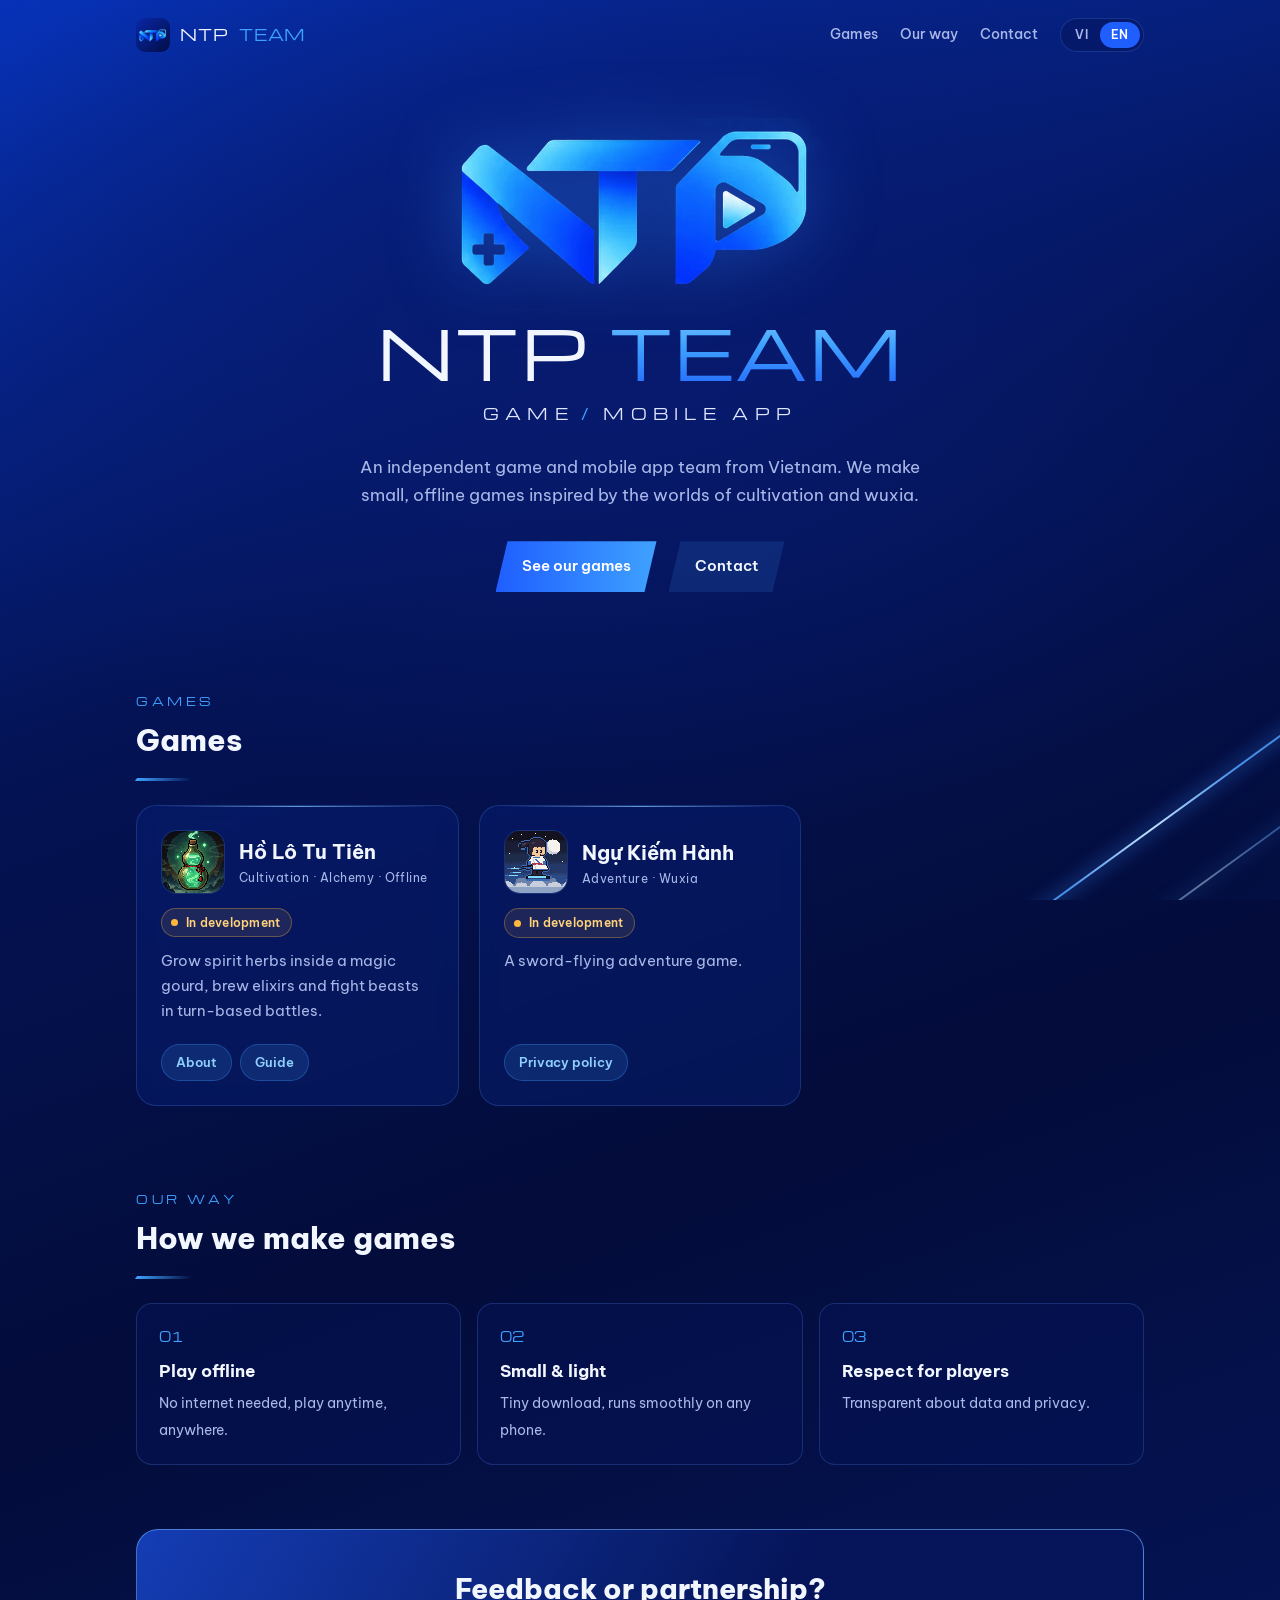
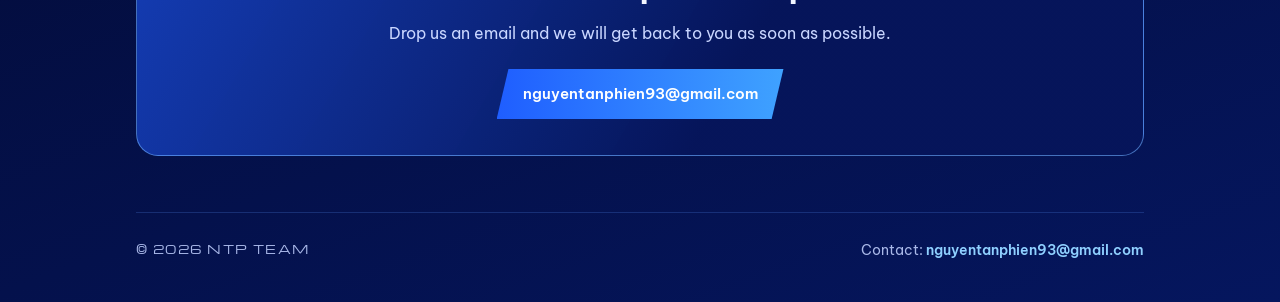
==== index.html @ e6a4ccad "Update contact message wording Co-Authored-By: Claude Opus 5.5 <noreply@anthropic.com> Claude-Sessio" ====
<!doctype html>
<html lang="vi">
<head>
<meta charset="utf-8">
<meta name="viewport" content="width=device-width, initial-scale=1">
<title>NTP Team</title>
<meta name="description" content="NTP Team – nhà phát triển game và ứng dụng di động độc lập từ Việt Nam.">
<meta name="theme-color" content="#041045">
<link rel="icon" href="img/favicon.png">
<link rel="apple-touch-icon" href="img/apple-touch-icon.png">
<meta property="og:title" content="NTP Team – Game / Mobile App">
<meta property="og:description" content="Game và ứng dụng di động độc lập từ Việt Nam.">
<meta property="og:image" content="https://ntpteam.id.vn/img/og.jpg">
<meta property="og:url" content="https://ntpteam.id.vn/">
<meta name="twitter:card" content="summary_large_image">
<link rel="preconnect" href="https://fonts.googleapis.com">
<link rel="preconnect" href="https://fonts.gstatic.com" crossorigin>
<link href="https://fonts.googleapis.com/css2?family=Be+Vietnam+Pro:wght@400;500;600;700;800&family=Michroma&display=swap" rel="stylesheet">
<style>
  :root {
    --nen: #030c3a;
    --nen-2: #06155a;
    --the: rgba(10, 34, 130, .38);
    --vien: rgba(90, 150, 255, .22);
    --vien-sang: rgba(110, 175, 255, .6);
    --chu: #f2f6ff;
    --chu-phu: #a9b8e8;
    --xanh: #1f5eff;
    --xanh-sang: #3fa2ff;
    --xanh-nhat: #8fd0ff;
    --rong: "Michroma", "Be Vietnam Pro", sans-serif;
  }
  * { box-sizing: border-box; }
  html { color-scheme: dark; scroll-behavior: smooth; }
  body {
    margin: 0;
    min-height: 100vh;
    overflow-x: hidden;
    background:
      radial-gradient(1100px 700px at 50% 18%, #071a6e 0%, transparent 70%),
      linear-gradient(160deg, #0732b8 0%, #041355 32%, var(--nen) 60%, #05165e 100%);
    background-color: var(--nen);
    color: var(--chu);
    font: 400 16px/1.65 "Be Vietnam Pro", "Segoe UI", Roboto, Arial, sans-serif;
  }

  /* Vệt sáng chéo như trong logo */
  .vet {
    position: fixed; inset: 0;
    pointer-events: none; z-index: 0;
    overflow: hidden;
  }
  .vet i {
    position: absolute;
    width: 160vmax; height: 2px;
    background: linear-gradient(90deg, transparent, rgba(80,160,255,.9) 45%, #bfe3ff 50%, rgba(80,160,255,.9) 55%, transparent);
    box-shadow: 0 0 18px 2px rgba(60,140,255,.55);
    transform: rotate(-36deg);
    transform-origin: center;
  }
  .vet i:nth-child(1) { top: 8%;  left: -95vmax; }
  .vet i:nth-child(2) { top: 14%; left: -100vmax; opacity: .5; }
  .vet i:nth-child(3) { top: 92%; left: 10vmax; }
  .vet i:nth-child(4) { top: 98%; left: 14vmax; opacity: .5; }
  .vet b {
    position: absolute;
    width: 120vmax; height: 26vmax;
    background: linear-gradient(180deg, rgba(31,94,255,.22), transparent);
    transform: rotate(-36deg);
  }
  .vet b:nth-child(5) { top: -14vmax; left: -78vmax; }
  .vet b:nth-child(6) { bottom: -16vmax; right: -70vmax; transform: rotate(144deg); }

  .trang { position: relative; z-index: 1; max-width: 1040px; margin: 0 auto; padding: 0 16px; }

  /* Thanh trên */
  .thanh {
    display: flex; align-items: center; justify-content: space-between; gap: 16px;
    padding: 18px 0;
  }
  .thuong-hieu {
    display: flex; align-items: center; gap: 10px;
    color: var(--chu); text-decoration: none;
    font-family: var(--rong); font-size: 15px; letter-spacing: .06em;
  }
  .thuong-hieu img { width: 34px; height: 34px; border-radius: 9px; }
  .thuong-hieu span { color: var(--xanh-sang); }
  .phai { display: flex; align-items: center; gap: 22px; }
  .menu { display: flex; gap: 22px; }
  .ngon-ngu {
    display: flex; padding: 3px;
    border: 1px solid var(--vien); border-radius: 999px;
    background: rgba(6,21,90,.5);
  }
  .ngon-ngu button {
    font: 600 12px/1 "Be Vietnam Pro", sans-serif; letter-spacing: .06em;
    color: var(--chu-phu); background: none; border: 0;
    padding: 7px 11px; border-radius: 999px; cursor: pointer;
  }
  .ngon-ngu button[aria-pressed="true"] { background: var(--xanh); color: #fff; }
  .ngon-ngu button:focus-visible { outline: 2px solid var(--xanh-nhat); outline-offset: 1px; }
  .menu a {
    color: var(--chu-phu); text-decoration: none;
    font-size: 14px; font-weight: 500;
    transition: color .15s;
  }
  .menu a:hover { color: var(--chu); }

  /* Hero */
  .hero { text-align: center; padding: 48px 0 72px; }
  .hero .dau-an {
    width: min(360px, 78vw); height: auto;
    display: block; margin: 0 auto 28px;
    filter: drop-shadow(0 0 36px rgba(47,130,255,.45));
    animation: noi 6s ease-in-out infinite;
  }
  @keyframes noi { 50% { transform: translateY(-8px); } }
  .ten {
    font-family: var(--rong);
    font-size: clamp(34px, 7.4vw, 68px);
    line-height: 1.1;
    margin: 0;
    letter-spacing: .02em;
    font-weight: 400;
  }
  .ten span {
    background: linear-gradient(180deg, var(--xanh-nhat), var(--xanh-sang) 45%, var(--xanh));
    -webkit-background-clip: text; background-clip: text;
    color: transparent;
  }
  .khau-hieu {
    margin: 14px 0 0;
    font-family: var(--rong);
    font-size: clamp(11px, 2vw, 15px);
    letter-spacing: .42em;
    color: #dfe7ff;
  }
  .khau-hieu em { font-style: normal; color: var(--xanh-sang); margin: 0 .5em; }
  .gioi-thieu {
    max-width: 560px; margin: 26px auto 32px;
    color: var(--chu-phu);
    font-size: 17px;
  }
  .nut-nhom { display: flex; flex-wrap: wrap; justify-content: center; gap: 12px; }
  .nut {
    display: inline-flex; align-items: center; gap: 8px;
    padding: 13px 26px;
    font-weight: 600; font-size: 15px;
    text-decoration: none;
    clip-path: polygon(12px 0, 100% 0, calc(100% - 12px) 100%, 0 100%);
    transition: transform .15s, filter .15s, background .15s;
  }
  .nut-chinh {
    background: linear-gradient(90deg, var(--xanh), var(--xanh-sang));
    color: #fff;
  }
  .nut-chinh:hover { transform: translateY(-2px); filter: brightness(1.12); }
  .nut-phu { background: rgba(63,162,255,.14); color: var(--chu); }
  .nut-phu:hover { background: rgba(63,162,255,.26); }

  /* Section */
  section { padding: 28px 0 56px; scroll-margin-top: 16px; }
  .tieu-de { margin-bottom: 24px; }
  .tieu-de .nhan {
    display: block;
    font-family: var(--rong);
    font-size: 11px;
    letter-spacing: .32em;
    color: var(--xanh-sang);
    margin-bottom: 6px;
  }
  .tieu-de h2 { margin: 0; font-size: clamp(24px, 4vw, 30px); font-weight: 800; }
  .tieu-de h2::after {
    content: ""; display: block;
    width: 56px; height: 3px; margin-top: 12px;
    background: linear-gradient(90deg, var(--xanh-sang), transparent);
    transform: skewX(-36deg);
  }

  .ds-game {
    display: grid;
    grid-template-columns: repeat(auto-fill, minmax(290px, 1fr));
    gap: 20px;
  }
  .game {
    position: relative;
    display: flex; flex-direction: column;
    background: var(--the);
    backdrop-filter: blur(8px);
    -webkit-backdrop-filter: blur(8px);
    border: 1px solid var(--vien);
    border-radius: 20px;
    padding: 24px;
    overflow: hidden;
    transition: border-color .2s, transform .2s;
  }
  .game::before {
    content: ""; position: absolute;
    top: 0; left: 24px; right: 24px; height: 1px;
    background: linear-gradient(90deg, transparent, var(--xanh-nhat), transparent);
    opacity: .7;
  }
  .game:hover { border-color: var(--vien-sang); transform: translateY(-4px); }
  .game .dau { display: flex; align-items: center; gap: 14px; margin-bottom: 14px; }
  .game img {
    width: 64px; height: 64px; flex: none;
    border-radius: 16px;
    image-rendering: pixelated;
    background: #061650;
    border: 1px solid var(--vien);
  }
  .game h3 { margin: 0; font-size: 20px; font-weight: 700; }
  .game .the-loai { font-size: 12px; color: var(--chu-phu); letter-spacing: .04em; }
  .trang-thai {
    align-self: flex-start;
    display: inline-flex; align-items: center; gap: 8px;
    margin-bottom: 12px;
    padding: 4px 11px 4px 9px;
    border-radius: 999px;
    font-size: 12px; font-weight: 600; letter-spacing: .02em;
    color: #ffd27a;
    background: rgba(255,186,60,.1);
    border: 1px solid rgba(255,186,60,.32);
  }
  .trang-thai::before {
    content: ""; width: 7px; height: 7px; border-radius: 50%;
    background: #ffb83c;
    box-shadow: 0 0 0 0 rgba(255,184,60,.6);
    animation: nhip 1.8s ease-out infinite;
  }
  @keyframes nhip { 70%, 100% { box-shadow: 0 0 0 7px rgba(255,184,60,0); } }
  .game p { margin: 0 0 20px; color: var(--chu-phu); font-size: 15px; flex: 1; }
  .lien-ket { display: flex; flex-wrap: wrap; gap: 8px; }
  .lien-ket a {
    font-size: 13px; font-weight: 600;
    text-decoration: none;
    padding: 7px 14px;
    border-radius: 999px;
    background: rgba(63,162,255,.14);
    color: var(--xanh-nhat);
    border: 1px solid rgba(63,162,255,.3);
    transition: background .15s;
  }
  .lien-ket a:hover { background: rgba(63,162,255,.28); }

  /* Giá trị */
  .gia-tri {
    display: grid;
    grid-template-columns: repeat(auto-fit, minmax(220px, 1fr));
    gap: 16px;
  }
  .gia-tri div {
    padding: 22px;
    border-radius: 16px;
    border: 1px solid var(--vien);
    background: rgba(6, 21, 90, .45);
  }
  .gia-tri .so {
    display: block;
    font-family: var(--rong);
    font-size: 13px;
    color: var(--xanh-sang);
    margin-bottom: 10px;
  }
  .gia-tri b { display: block; margin-bottom: 4px; font-size: 17px; }
  .gia-tri span:last-child { color: var(--chu-phu); font-size: 14px; }

  /* Liên hệ */
  .lien-he {
    margin: 8px 0 56px;
    padding: 36px 28px;
    border-radius: 22px;
    text-align: center;
    background:
      linear-gradient(120deg, rgba(31,94,255,.55), rgba(6,21,90,.6) 60%),
      var(--nen-2);
    border: 1px solid var(--vien-sang);
  }
  .lien-he h2 { margin: 0 0 8px; font-size: clamp(22px, 4vw, 28px); font-weight: 800; }
  .lien-he p { margin: 0 0 22px; color: #c9d6ff; }

  footer {
    border-top: 1px solid var(--vien);
    padding: 26px 0 40px;
    display: flex; flex-wrap: wrap; justify-content: space-between; gap: 12px;
    color: var(--chu-phu); font-size: 14px;
  }
  footer .ky { font-family: var(--rong); font-size: 12px; letter-spacing: .12em; }
  footer a { color: var(--xanh-nhat); text-decoration: none; font-weight: 600; }
  footer a:hover { text-decoration: underline; }

  @media (max-width: 560px) {
    .menu { display: none; }
    .ngon-ngu button { padding: 7px 10px; }
    .hero { padding: 28px 0 56px; }
    .khau-hieu { letter-spacing: .28em; }
  }
  @media (prefers-reduced-motion: reduce) {
    * { transition: none !important; animation: none !important; }
    html { scroll-behavior: auto; }
  }
</style>
</head>
<body>
<div class="vet" aria-hidden="true"><i></i><i></i><i></i><i></i><b></b><b></b></div>

<div class="trang">
  <nav class="thanh">
    <a class="thuong-hieu" href="./">
      <img src="img/favicon.png" alt="" width="34" height="34">
      NTP <span>TEAM</span>
    </a>
    <div class="phai">
      <div class="menu">
        <a href="#tro-choi" data-i18n="navGames">Trò chơi</a>
        <a href="#cach-lam" data-i18n="navWay">Cách làm</a>
        <a href="#lien-he" data-i18n="navContact">Liên hệ</a>
      </div>
      <div class="ngon-ngu" role="group" aria-label="Ngôn ngữ / Language">
        <button type="button" data-lang="vi" aria-pressed="true">VI</button>
        <button type="button" data-lang="en" aria-pressed="false">EN</button>
      </div>
    </div>
  </nav>

  <header class="hero">
    <img class="dau-an" src="img/ntp-mark.png" alt="" width="640" height="298">
    <h1 class="ten">NTP <span>TEAM</span></h1>
    <p class="khau-hieu">GAME<em>/</em>MOBILE APP</p>
    <p class="gioi-thieu" data-i18n="intro">Nhóm phát triển game và ứng dụng di động độc lập từ Việt Nam. Chúng tôi làm những trò chơi nhỏ, chơi offline, lấy cảm hứng từ thế giới tu tiên và kiếm hiệp.</p>
    <div class="nut-nhom">
      <a class="nut nut-chinh" href="#tro-choi" data-i18n="ctaGames">Xem trò chơi</a>
      <a class="nut nut-phu" href="#lien-he" data-i18n="navContact">Liên hệ</a>
    </div>
  </header>

  <section id="tro-choi">
    <div class="tieu-de">
      <span class="nhan">GAMES</span>
      <h2 data-i18n="gamesTitle">Trò chơi</h2>
    </div>
    <div class="ds-game">
      <article class="game">
        <div class="dau">
          <img src="holotutien/img/icon.png" alt="" width="64" height="64">
          <div>
            <h3>Hồ Lô Tu Tiên</h3>
            <div class="the-loai" data-i18n="hlGenre">Tu tiên · Luyện đan · Offline</div>
          </div>
        </div>
        <span class="trang-thai" data-i18n="statusDev">Đang phát triển</span>
        <p data-i18n="hlDesc">Trồng linh dược trong hồ lô, luyện đan và đánh yêu thú theo lượt.</p>
        <div class="lien-ket">
          <a href="holotutien/" data-i18n="linkAbout">Giới thiệu</a>
          <a href="holotutien/huong-dan.html" data-i18n="linkGuide">Hướng dẫn</a>
        </div>
      </article>
      <article class="game">
        <div class="dau">
          <img src="img/ngu-kiem-hanh.png" alt="" width="64" height="64">
          <div>
            <h3>Ngự Kiếm Hành</h3>
            <div class="the-loai" data-i18n="nkGenre">Phiêu lưu · Kiếm hiệp</div>
          </div>
        </div>
        <span class="trang-thai" data-i18n="statusDev">Đang phát triển</span>
        <p data-i18n="nkDesc">Trò chơi ngự kiếm phiêu lưu.</p>
        <div class="lien-ket">
          <a href="ngulamkiem/" data-i18n="linkPrivacy">Chính sách riêng tư</a>
        </div>
      </article>
    </div>
  </section>

  <section id="cach-lam">
    <div class="tieu-de">
      <span class="nhan">OUR WAY</span>
      <h2 data-i18n="wayTitle">Cách chúng tôi làm game</h2>
    </div>
    <div class="gia-tri">
      <div><span class="so">01</span><b data-i18n="w1">Chơi offline</b><span data-i18n="w1d">Không cần mạng, chơi mọi lúc mọi nơi.</span></div>
      <div><span class="so">02</span><b data-i18n="w2">Nhỏ gọn</b><span data-i18n="w2d">Dung lượng nhẹ, chạy mượt trên điện thoại.</span></div>
      <div><span class="so">03</span><b data-i18n="w3">Tôn trọng người chơi</b><span data-i18n="w3d">Minh bạch về dữ liệu và quyền riêng tư.</span></div>
    </div>
  </section>

  <div class="lien-he" id="lien-he">
    <h2 data-i18n="contactTitle">Góp ý hay hợp tác?</h2>
    <p data-i18n="contactText">Gửi thư cho chúng tôi, chúng tôi sẽ phản hồi lại cho bạn nhanh nhất có thể.</p>
    <a class="nut nut-chinh" href="mailto:nguyentanphien93@gmail.com">nguyentanphien93@gmail.com</a>
  </div>

  <footer>
    <span class="ky">© 2026 NTP TEAM</span>
    <span><span data-i18n="footContact">Liên hệ:</span> <a href="mailto:nguyentanphien93@gmail.com">nguyentanphien93@gmail.com</a></span>
  </footer>
</div>
<script>
(function () {
  // Cuộn mượt tới mục mà không để lại #... trên thanh địa chỉ.
  function den(id) {
    var el = document.getElementById(id);
    if (el) el.scrollIntoView({ behavior: matchMedia('(prefers-reduced-motion: reduce)').matches ? 'auto' : 'smooth' });
  }
  document.querySelectorAll('a[href^="#"]').forEach(function (a) {
    a.addEventListener('click', function (e) {
      e.preventDefault();
      den(a.getAttribute('href').slice(1));
    });
  });
  if (location.hash) {
    var id = decodeURIComponent(location.hash.slice(1));
    history.replaceState(null, '', location.pathname + location.search);
    addEventListener('load', function () { den(id); });
  }

  var EN = {
    desc: 'NTP Team – an independent game and mobile app developer from Vietnam.',
    navGames: 'Games', navWay: 'Our way', navContact: 'Contact',
    intro: 'An independent game and mobile app team from Vietnam. We make small, offline games inspired by the worlds of cultivation and wuxia.',
    ctaGames: 'See our games',
    gamesTitle: 'Games',
    statusDev: 'In development',
    hlGenre: 'Cultivation · Alchemy · Offline',
    hlDesc: 'Grow spirit herbs inside a magic gourd, brew elixirs and fight beasts in turn-based battles.',
    linkAbout: 'About', linkGuide: 'Guide', linkPrivacy: 'Privacy policy',
    nkGenre: 'Adventure · Wuxia',
    nkDesc: 'A sword-flying adventure game.',
    wayTitle: 'How we make games',
    w1: 'Play offline', w1d: 'No internet needed, play anytime, anywhere.',
    w2: 'Small & light', w2d: 'Tiny download, runs smoothly on any phone.',
    w3: 'Respect for players', w3d: 'Transparent about data and privacy.',
    contactTitle: 'Feedback or partnership?',
    contactText: 'Drop us an email and we will get back to you as soon as possible.',
    footContact: 'Contact:'
  };
  var nodes = document.querySelectorAll('[data-i18n]');
  var meta = document.querySelector('meta[name="description"]');
  var VI = { desc: meta.content };
  nodes.forEach(function (el) { VI[el.dataset.i18n] = el.innerHTML; });
  var T = { vi: VI, en: EN };
  var nut = document.querySelectorAll('.ngon-ngu button');

  function apply(lang) {
    var t = T[lang];
    nodes.forEach(function (el) {
      var s = t[el.dataset.i18n];
      if (s != null) el.innerHTML = s;
    });
    document.documentElement.lang = lang;
    meta.content = t.desc;
    nut.forEach(function (b) { b.setAttribute('aria-pressed', b.dataset.lang === lang); });
  }

  function pick() {
    var q = new URLSearchParams(location.search).get('lang');
    if (q && T[q.toLowerCase()]) return q.toLowerCase();
    try { var saved = localStorage.getItem('lang'); if (T[saved]) return saved; } catch (e) {}
    var prefs = navigator.languages || [navigator.language || ''];
    return String(prefs[0] || '').toLowerCase().indexOf('vi') === 0 ? 'vi' : 'en';
  }

  nut.forEach(function (b) {
    b.addEventListener('click', function () {
      apply(b.dataset.lang);
      try { localStorage.setItem('lang', b.dataset.lang); } catch (e) {}
    });
  });

  apply(pick());
})();
</script>
</body>
</html>
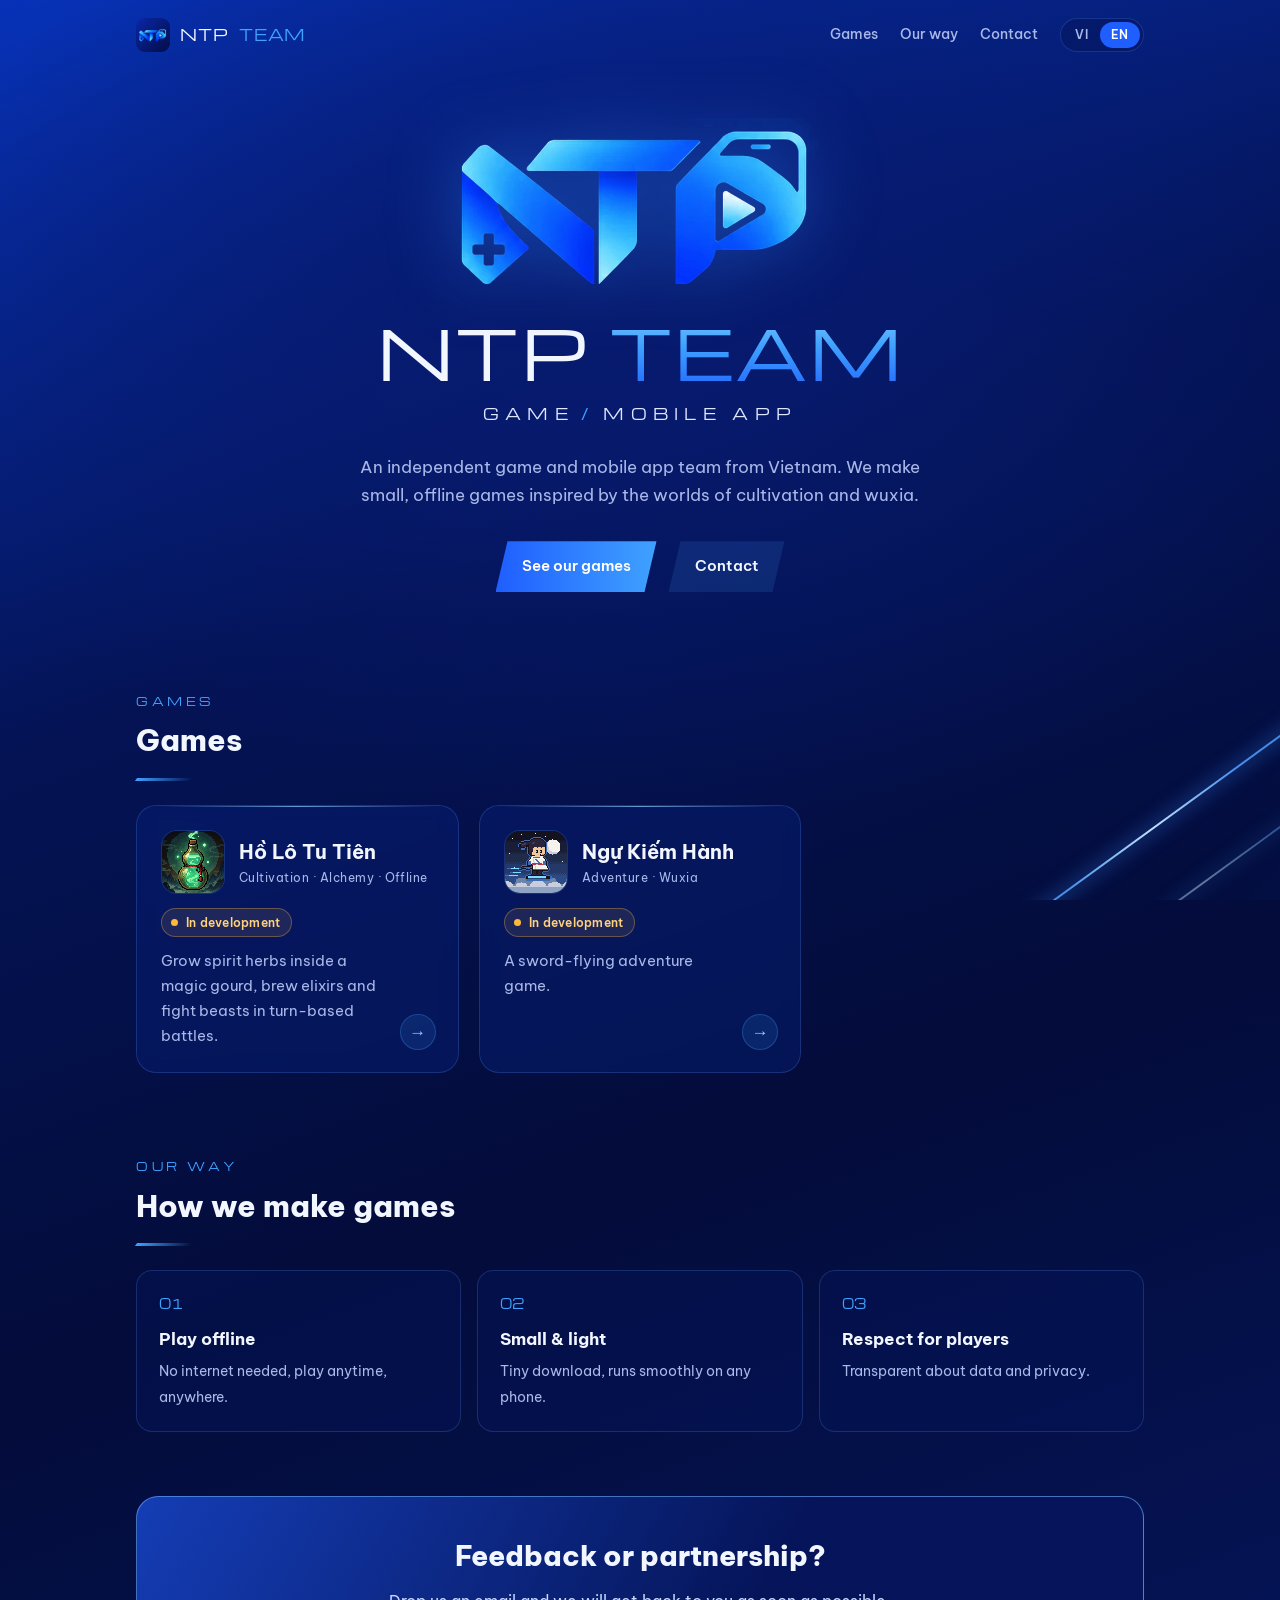
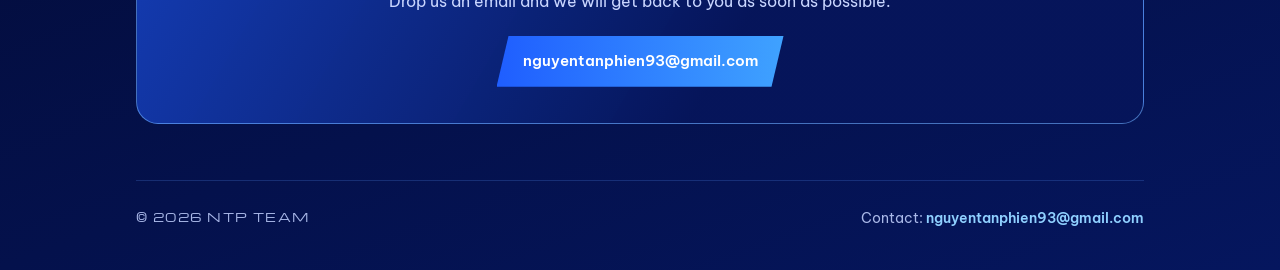
==== commit 19fad53a: "Make game cards fully clickable, drop link buttons Co-Authored-By: Claude Opus 5.5 <noreply@anthropi" ====
--- a/index.html
+++ b/index.html
@@ -184,6 +184,7 @@
   }
   .game {
     position: relative;
+    color: inherit; text-decoration: none;
     display: flex; flex-direction: column;
     background: var(--the);
     backdrop-filter: blur(8px);
@@ -200,7 +201,22 @@
     background: linear-gradient(90deg, transparent, var(--xanh-nhat), transparent);
     opacity: .7;
   }
-  .game:hover { border-color: var(--vien-sang); transform: translateY(-4px); }
+  .game:hover, .game:focus-visible { border-color: var(--vien-sang); transform: translateY(-4px); }
+  .game:focus-visible { outline: 2px solid var(--xanh-nhat); outline-offset: 3px; }
+  .game::after {
+    content: "→";
+    position: absolute; bottom: 22px; right: 22px;
+    width: 34px; height: 34px;
+    display: grid; place-items: center;
+    border-radius: 50%;
+    font-size: 17px;
+    color: var(--xanh-nhat);
+    background: rgba(63,162,255,.12);
+    border: 1px solid rgba(63,162,255,.28);
+    transition: background .2s, transform .2s, color .2s;
+  }
+  .game:hover::after { background: var(--xanh); color: #fff; transform: translateX(3px); }
+  .game p { padding-right: 44px; min-height: 34px; }
   .game .dau { display: flex; align-items: center; gap: 14px; margin-bottom: 14px; }
   .game img {
     width: 64px; height: 64px; flex: none;
@@ -229,19 +245,7 @@
     animation: nhip 1.8s ease-out infinite;
   }
   @keyframes nhip { 70%, 100% { box-shadow: 0 0 0 7px rgba(255,184,60,0); } }
-  .game p { margin: 0 0 20px; color: var(--chu-phu); font-size: 15px; flex: 1; }
-  .lien-ket { display: flex; flex-wrap: wrap; gap: 8px; }
-  .lien-ket a {
-    font-size: 13px; font-weight: 600;
-    text-decoration: none;
-    padding: 7px 14px;
-    border-radius: 999px;
-    background: rgba(63,162,255,.14);
-    color: var(--xanh-nhat);
-    border: 1px solid rgba(63,162,255,.3);
-    transition: background .15s;
-  }
-  .lien-ket a:hover { background: rgba(63,162,255,.28); }
+  .game p { margin: 0; color: var(--chu-phu); font-size: 15px; flex: 1; }
 
   /* Giá trị */
   .gia-tri {
@@ -340,7 +344,7 @@
       <h2 data-i18n="gamesTitle">Trò chơi</h2>
     </div>
     <div class="ds-game">
-      <article class="game">
+      <a class="game" href="holotutien/">
         <div class="dau">
           <img src="holotutien/img/icon.png" alt="" width="64" height="64">
           <div>
@@ -350,12 +354,8 @@
         </div>
         <span class="trang-thai" data-i18n="statusDev">Đang phát triển</span>
         <p data-i18n="hlDesc">Trồng linh dược trong hồ lô, luyện đan và đánh yêu thú theo lượt.</p>
-        <div class="lien-ket">
-          <a href="holotutien/" data-i18n="linkAbout">Giới thiệu</a>
-          <a href="holotutien/huong-dan.html" data-i18n="linkGuide">Hướng dẫn</a>
-        </div>
-      </article>
-      <article class="game">
+      </a>
+      <a class="game" href="ngulamkiem/">
         <div class="dau">
           <img src="img/ngu-kiem-hanh.png" alt="" width="64" height="64">
           <div>
@@ -365,10 +365,7 @@
         </div>
         <span class="trang-thai" data-i18n="statusDev">Đang phát triển</span>
         <p data-i18n="nkDesc">Trò chơi ngự kiếm phiêu lưu.</p>
-        <div class="lien-ket">
-          <a href="ngulamkiem/" data-i18n="linkPrivacy">Chính sách riêng tư</a>
-        </div>
-      </article>
+      </a>
     </div>
   </section>
 
@@ -423,7 +420,6 @@
     statusDev: 'In development',
     hlGenre: 'Cultivation · Alchemy · Offline',
     hlDesc: 'Grow spirit herbs inside a magic gourd, brew elixirs and fight beasts in turn-based battles.',
-    linkAbout: 'About', linkGuide: 'Guide', linkPrivacy: 'Privacy policy',
     nkGenre: 'Adventure · Wuxia',
     nkDesc: 'A sword-flying adventure game.',
     wayTitle: 'How we make games',
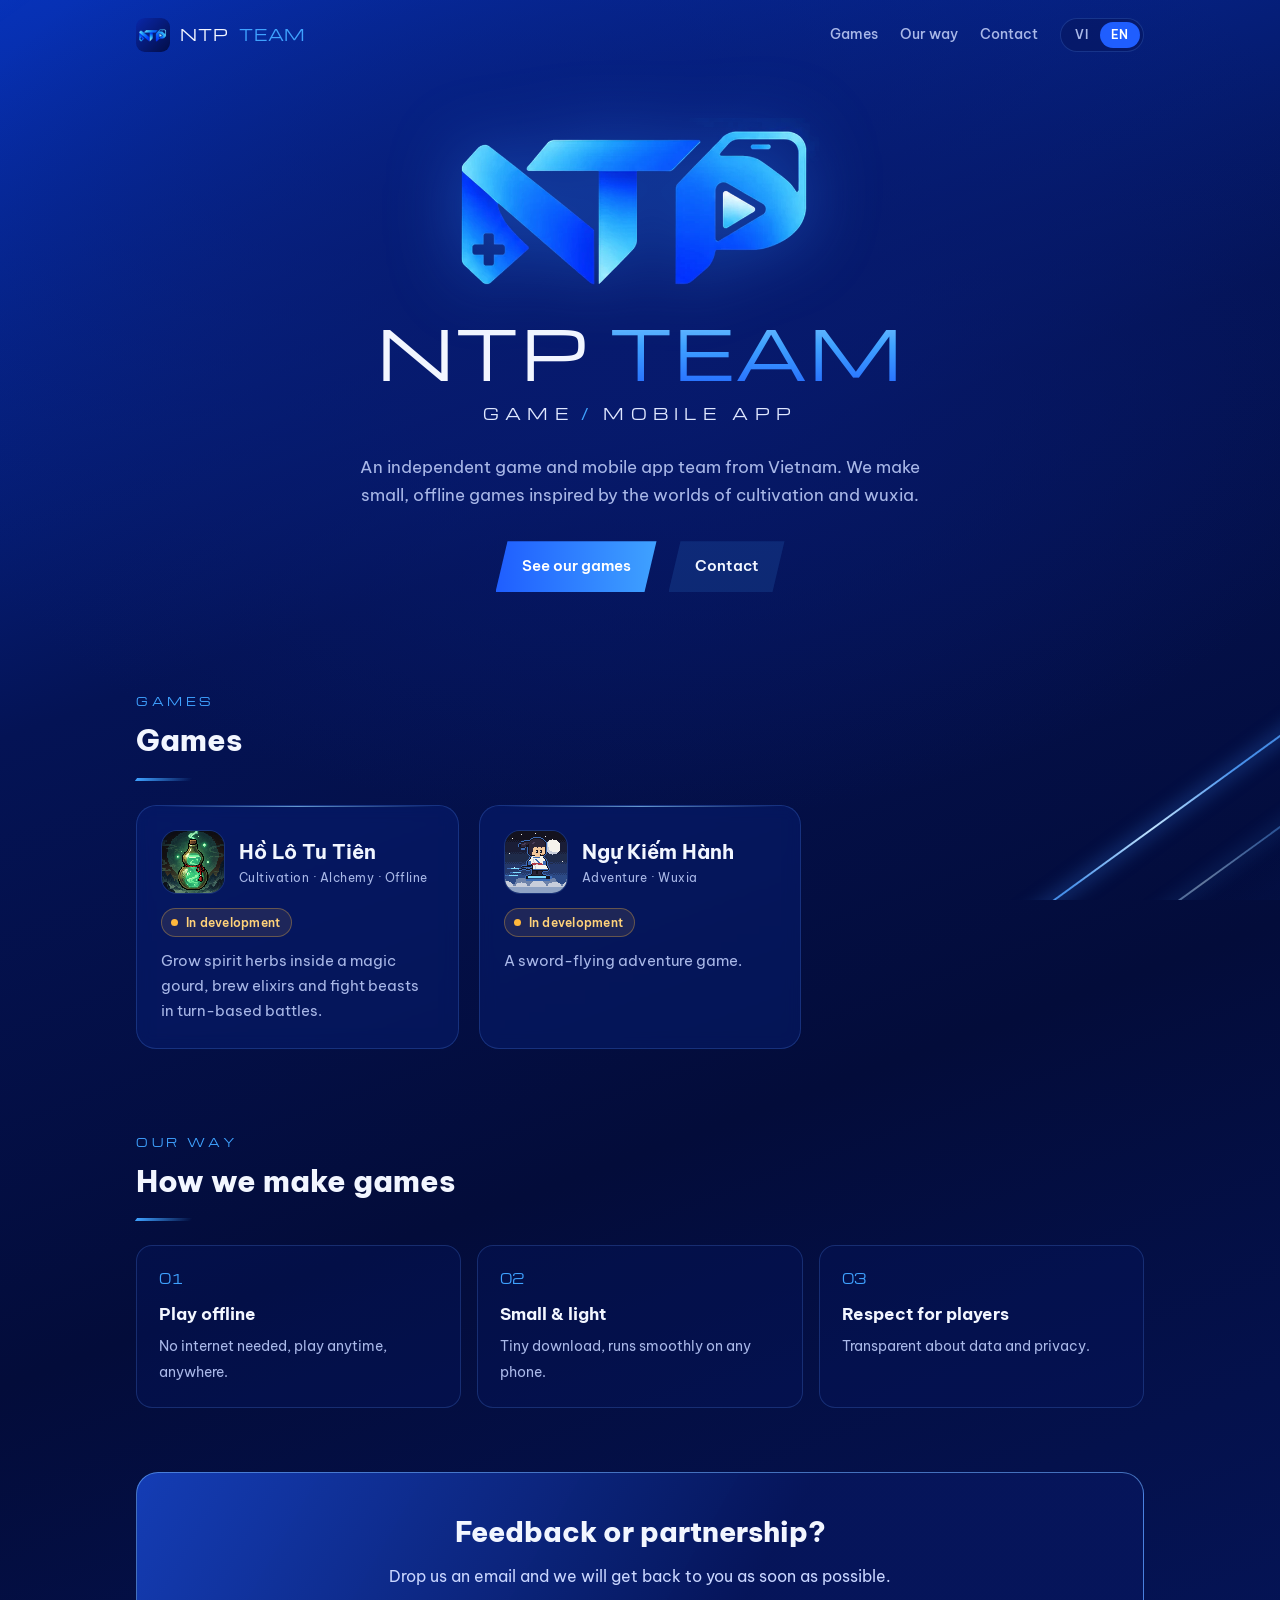
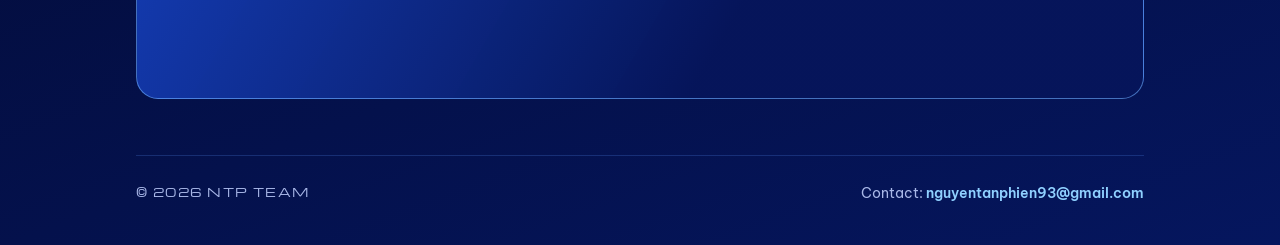
==== commit 8b6e0f1f: "Remove arrow from game cards Co-Authored-By: Claude Opus 5.5 <noreply@anthropic.com> Claude-Session:" ====
--- a/index.html
+++ b/index.html
@@ -203,20 +203,6 @@
   }
   .game:hover, .game:focus-visible { border-color: var(--vien-sang); transform: translateY(-4px); }
   .game:focus-visible { outline: 2px solid var(--xanh-nhat); outline-offset: 3px; }
-  .game::after {
-    content: "→";
-    position: absolute; bottom: 22px; right: 22px;
-    width: 34px; height: 34px;
-    display: grid; place-items: center;
-    border-radius: 50%;
-    font-size: 17px;
-    color: var(--xanh-nhat);
-    background: rgba(63,162,255,.12);
-    border: 1px solid rgba(63,162,255,.28);
-    transition: background .2s, transform .2s, color .2s;
-  }
-  .game:hover::after { background: var(--xanh); color: #fff; transform: translateX(3px); }
-  .game p { padding-right: 44px; min-height: 34px; }
   .game .dau { display: flex; align-items: center; gap: 14px; margin-bottom: 14px; }
   .game img {
     width: 64px; height: 64px; flex: none;
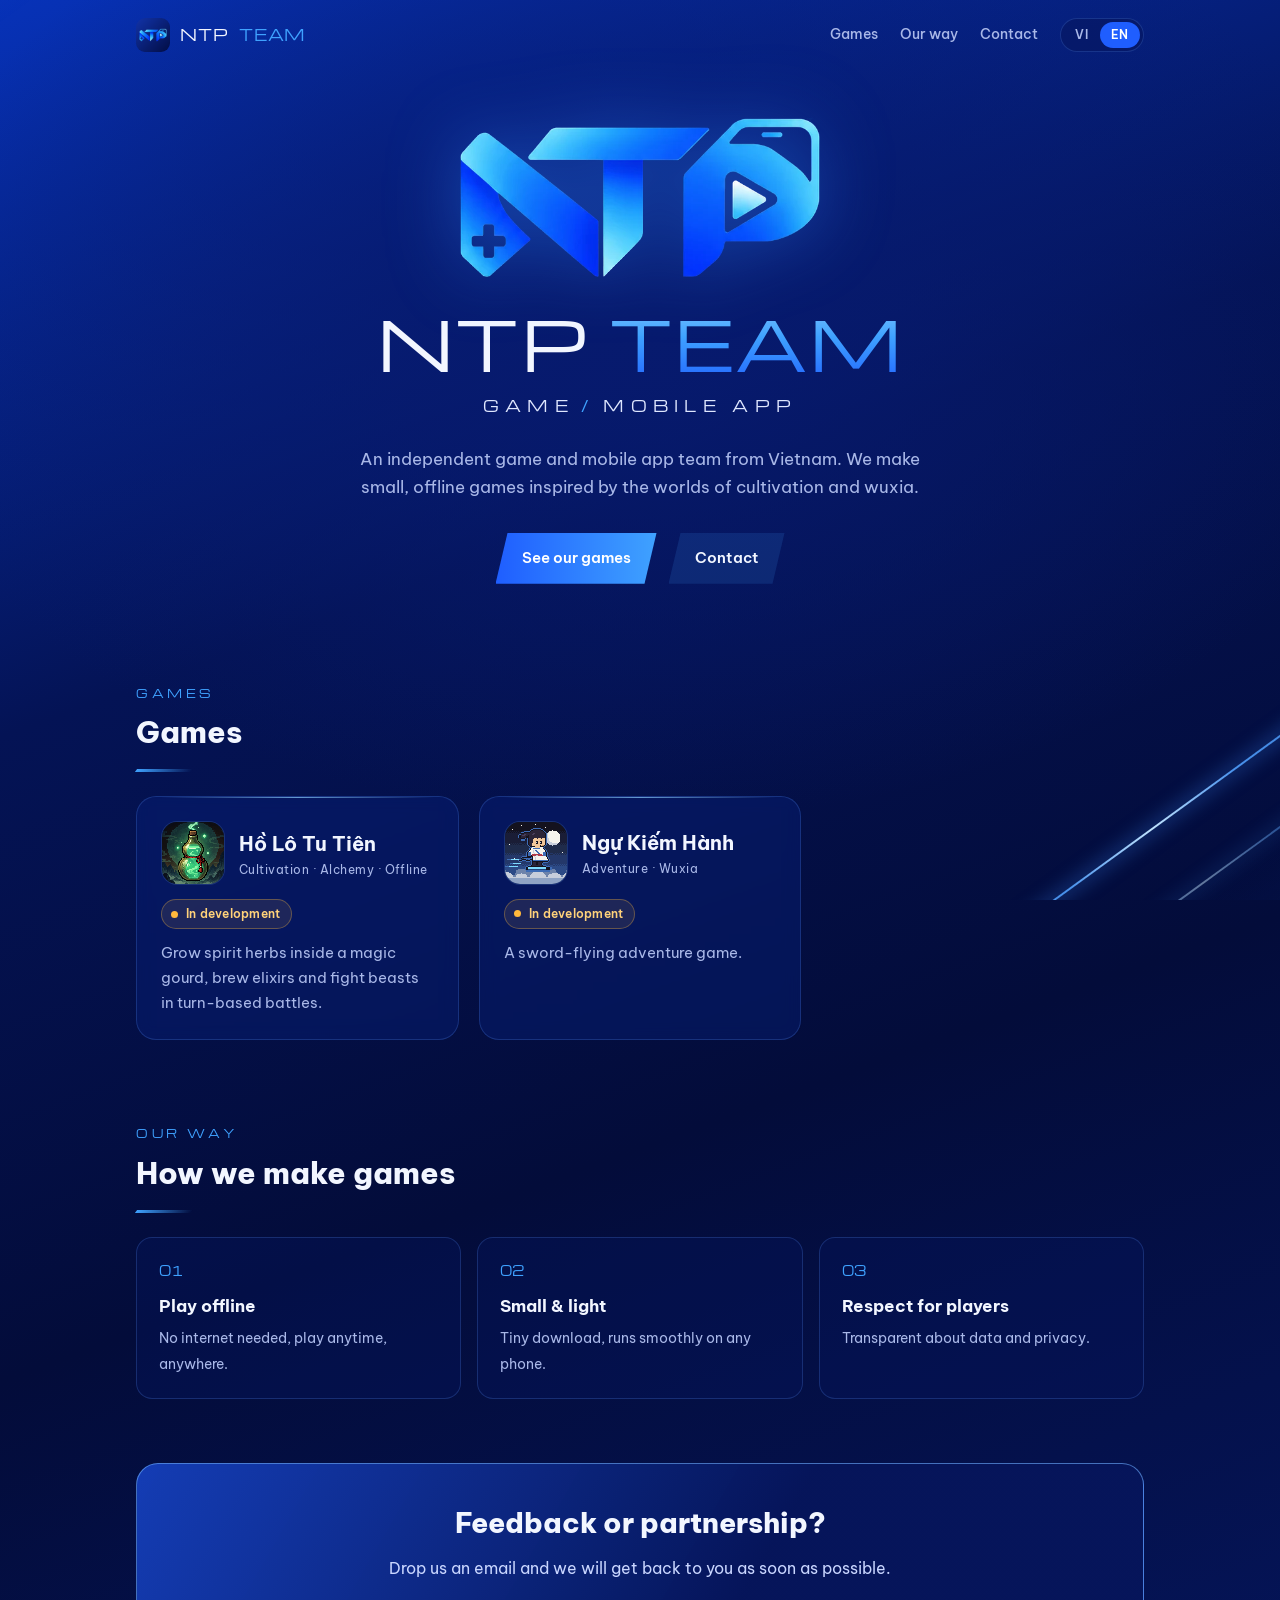
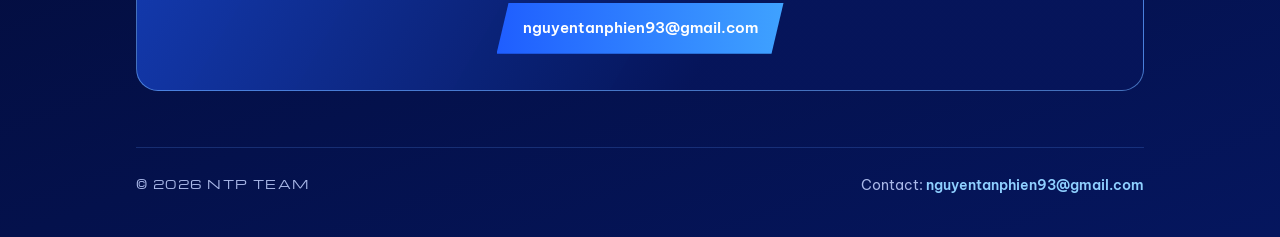
==== commit 934a5f3d: "Replace NTP logo with new design Update the hero mark, favicon, apple-touch icon and OG image from t" ====
--- a/index.html
+++ b/index.html
@@ -314,7 +314,7 @@
   </nav>
 
   <header class="hero">
-    <img class="dau-an" src="img/ntp-mark.png" alt="" width="640" height="298">
+    <img class="dau-an" src="img/ntp-mark.png" alt="" width="576" height="255">
     <h1 class="ten">NTP <span>TEAM</span></h1>
     <p class="khau-hieu">GAME<em>/</em>MOBILE APP</p>
     <p class="gioi-thieu" data-i18n="intro">Nhóm phát triển game và ứng dụng di động độc lập từ Việt Nam. Chúng tôi làm những trò chơi nhỏ, chơi offline, lấy cảm hứng từ thế giới tu tiên và kiếm hiệp.</p>
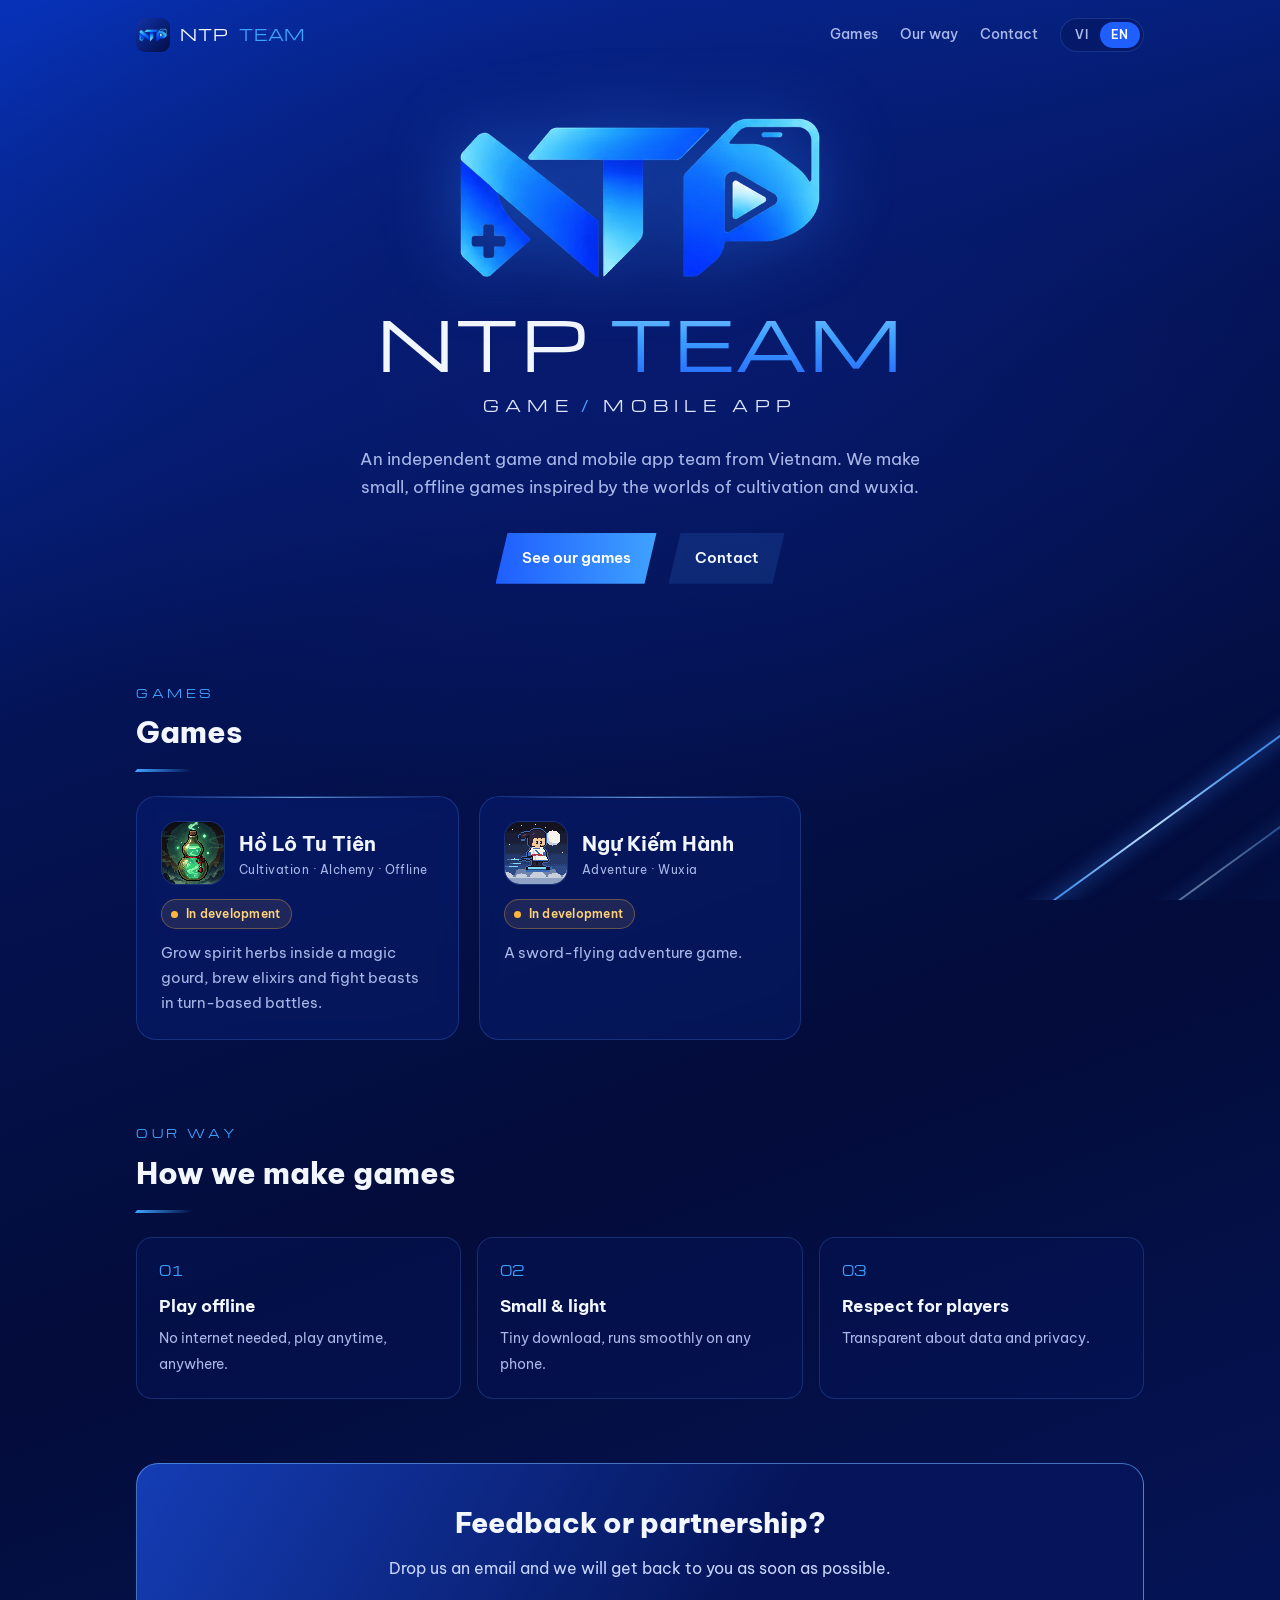
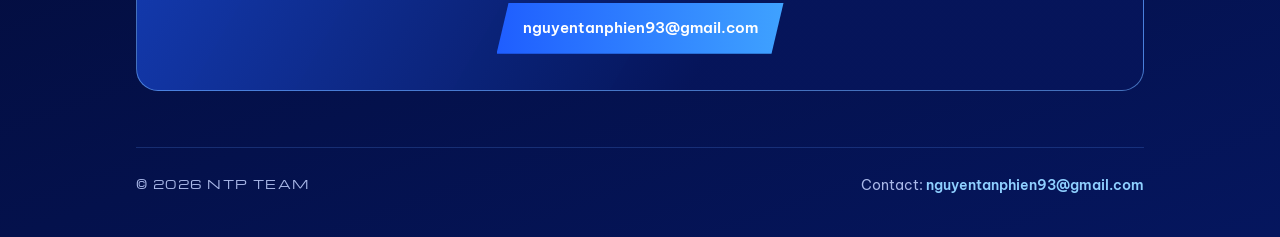
==== commit e49b9077: "Add version query to logo images to bypass cached old logo Co-Authored-By: Claude Opus 5.5 <noreply@" ====
--- a/index.html
+++ b/index.html
@@ -6,11 +6,11 @@
 <title>NTP Team</title>
 <meta name="description" content="NTP Team – nhà phát triển game và ứng dụng di động độc lập từ Việt Nam.">
 <meta name="theme-color" content="#041045">
-<link rel="icon" href="img/favicon.png">
-<link rel="apple-touch-icon" href="img/apple-touch-icon.png">
+<link rel="icon" href="img/favicon.png?v=2">
+<link rel="apple-touch-icon" href="img/apple-touch-icon.png?v=2">
 <meta property="og:title" content="NTP Team – Game / Mobile App">
 <meta property="og:description" content="Game và ứng dụng di động độc lập từ Việt Nam.">
-<meta property="og:image" content="https://ntpteam.id.vn/img/og.jpg">
+<meta property="og:image" content="https://ntpteam.id.vn/img/og.jpg?v=2">
 <meta property="og:url" content="https://ntpteam.id.vn/">
 <meta name="twitter:card" content="summary_large_image">
 <link rel="preconnect" href="https://fonts.googleapis.com">
@@ -297,7 +297,7 @@
 <div class="trang">
   <nav class="thanh">
     <a class="thuong-hieu" href="./">
-      <img src="img/favicon.png" alt="" width="34" height="34">
+      <img src="img/favicon.png?v=2" alt="" width="34" height="34">
       NTP <span>TEAM</span>
     </a>
     <div class="phai">
@@ -314,7 +314,7 @@
   </nav>
 
   <header class="hero">
-    <img class="dau-an" src="img/ntp-mark.png" alt="" width="576" height="255">
+    <img class="dau-an" src="img/ntp-mark.png?v=2" alt="" width="576" height="255">
     <h1 class="ten">NTP <span>TEAM</span></h1>
     <p class="khau-hieu">GAME<em>/</em>MOBILE APP</p>
     <p class="gioi-thieu" data-i18n="intro">Nhóm phát triển game và ứng dụng di động độc lập từ Việt Nam. Chúng tôi làm những trò chơi nhỏ, chơi offline, lấy cảm hứng từ thế giới tu tiên và kiếm hiệp.</p>
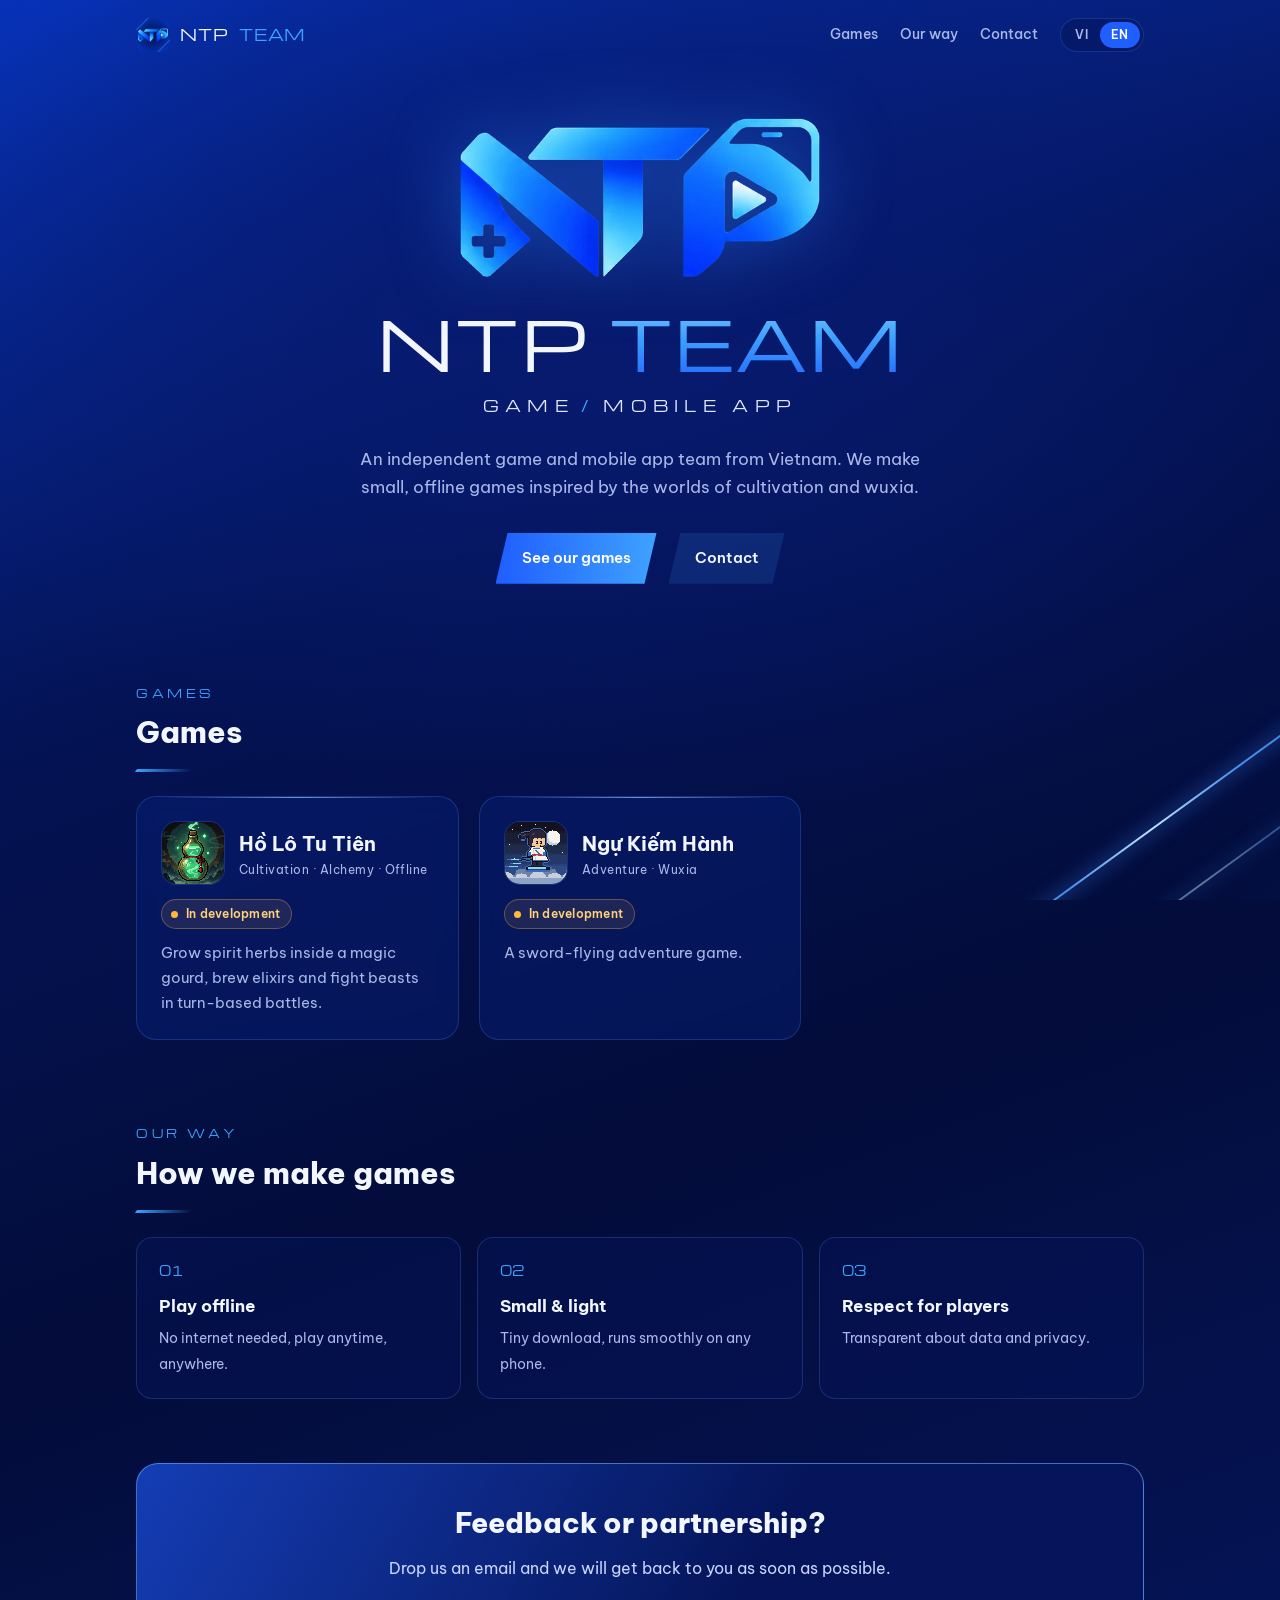
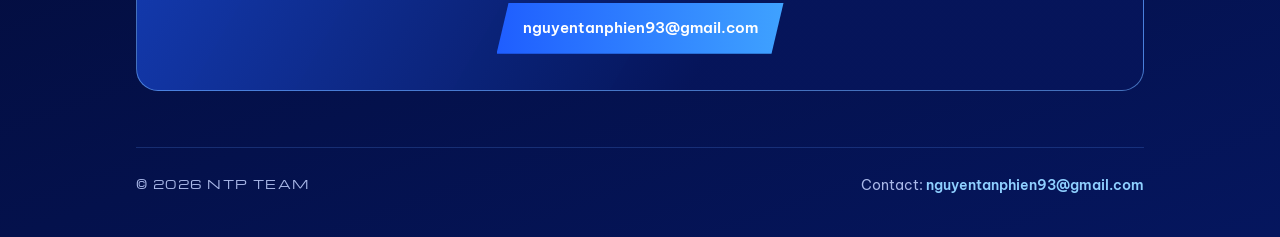
==== commit 72903f79: "Redesign favicon to match new logo artwork Bigger mark, brighter blue background with diagonal light" ====
--- a/index.html
+++ b/index.html
@@ -6,8 +6,8 @@
 <title>NTP Team</title>
 <meta name="description" content="NTP Team – nhà phát triển game và ứng dụng di động độc lập từ Việt Nam.">
 <meta name="theme-color" content="#041045">
-<link rel="icon" href="img/favicon.png?v=2">
-<link rel="apple-touch-icon" href="img/apple-touch-icon.png?v=2">
+<link rel="icon" href="img/favicon.png?v=3">
+<link rel="apple-touch-icon" href="img/apple-touch-icon.png?v=3">
 <meta property="og:title" content="NTP Team – Game / Mobile App">
 <meta property="og:description" content="Game và ứng dụng di động độc lập từ Việt Nam.">
 <meta property="og:image" content="https://ntpteam.id.vn/img/og.jpg?v=2">
@@ -297,7 +297,7 @@
 <div class="trang">
   <nav class="thanh">
     <a class="thuong-hieu" href="./">
-      <img src="img/favicon.png?v=2" alt="" width="34" height="34">
+      <img src="img/favicon.png?v=3" alt="" width="34" height="34">
       NTP <span>TEAM</span>
     </a>
     <div class="phai">
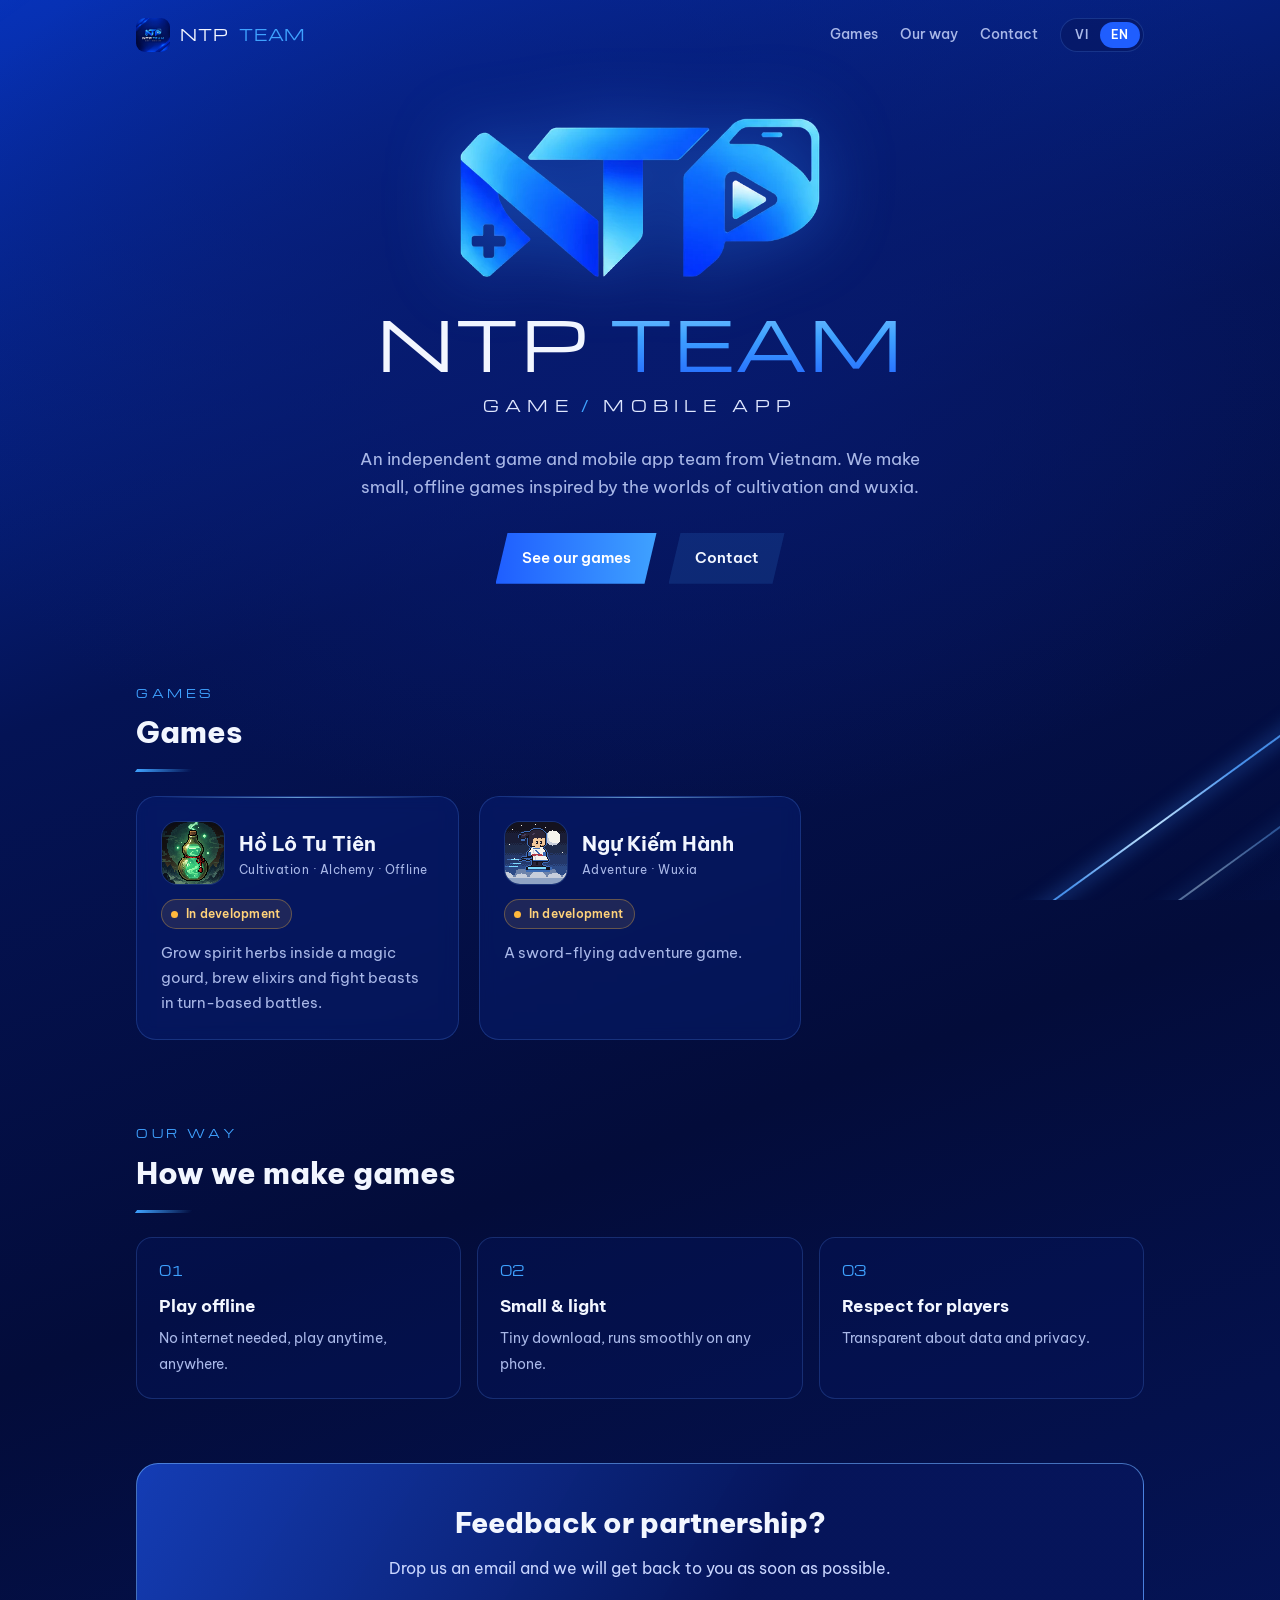
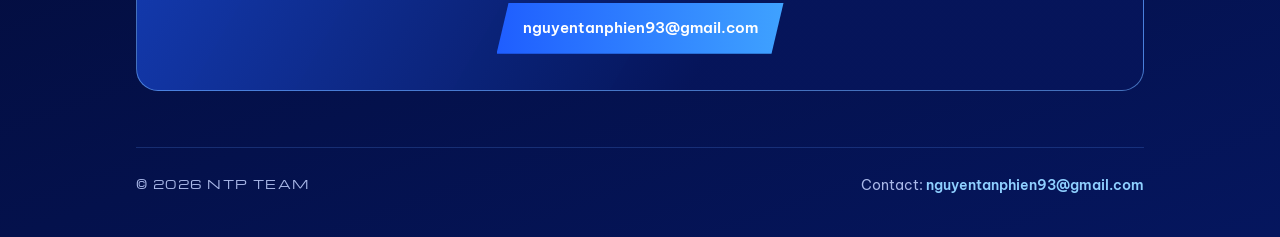
==== commit f92e3126: "Use the NTP Team logo image as-is for favicon and app icon Co-Authored-By: Claude Opus 5.5 <noreply@" ====
--- a/index.html
+++ b/index.html
@@ -6,8 +6,8 @@
 <title>NTP Team</title>
 <meta name="description" content="NTP Team – nhà phát triển game và ứng dụng di động độc lập từ Việt Nam.">
 <meta name="theme-color" content="#041045">
-<link rel="icon" href="img/favicon.png?v=3">
-<link rel="apple-touch-icon" href="img/apple-touch-icon.png?v=3">
+<link rel="icon" href="img/favicon.png?v=4">
+<link rel="apple-touch-icon" href="img/apple-touch-icon.png?v=4">
 <meta property="og:title" content="NTP Team – Game / Mobile App">
 <meta property="og:description" content="Game và ứng dụng di động độc lập từ Việt Nam.">
 <meta property="og:image" content="https://ntpteam.id.vn/img/og.jpg?v=2">
@@ -297,7 +297,7 @@
 <div class="trang">
   <nav class="thanh">
     <a class="thuong-hieu" href="./">
-      <img src="img/favicon.png?v=3" alt="" width="34" height="34">
+      <img src="img/favicon.png?v=4" alt="" width="34" height="34">
       NTP <span>TEAM</span>
     </a>
     <div class="phai">
